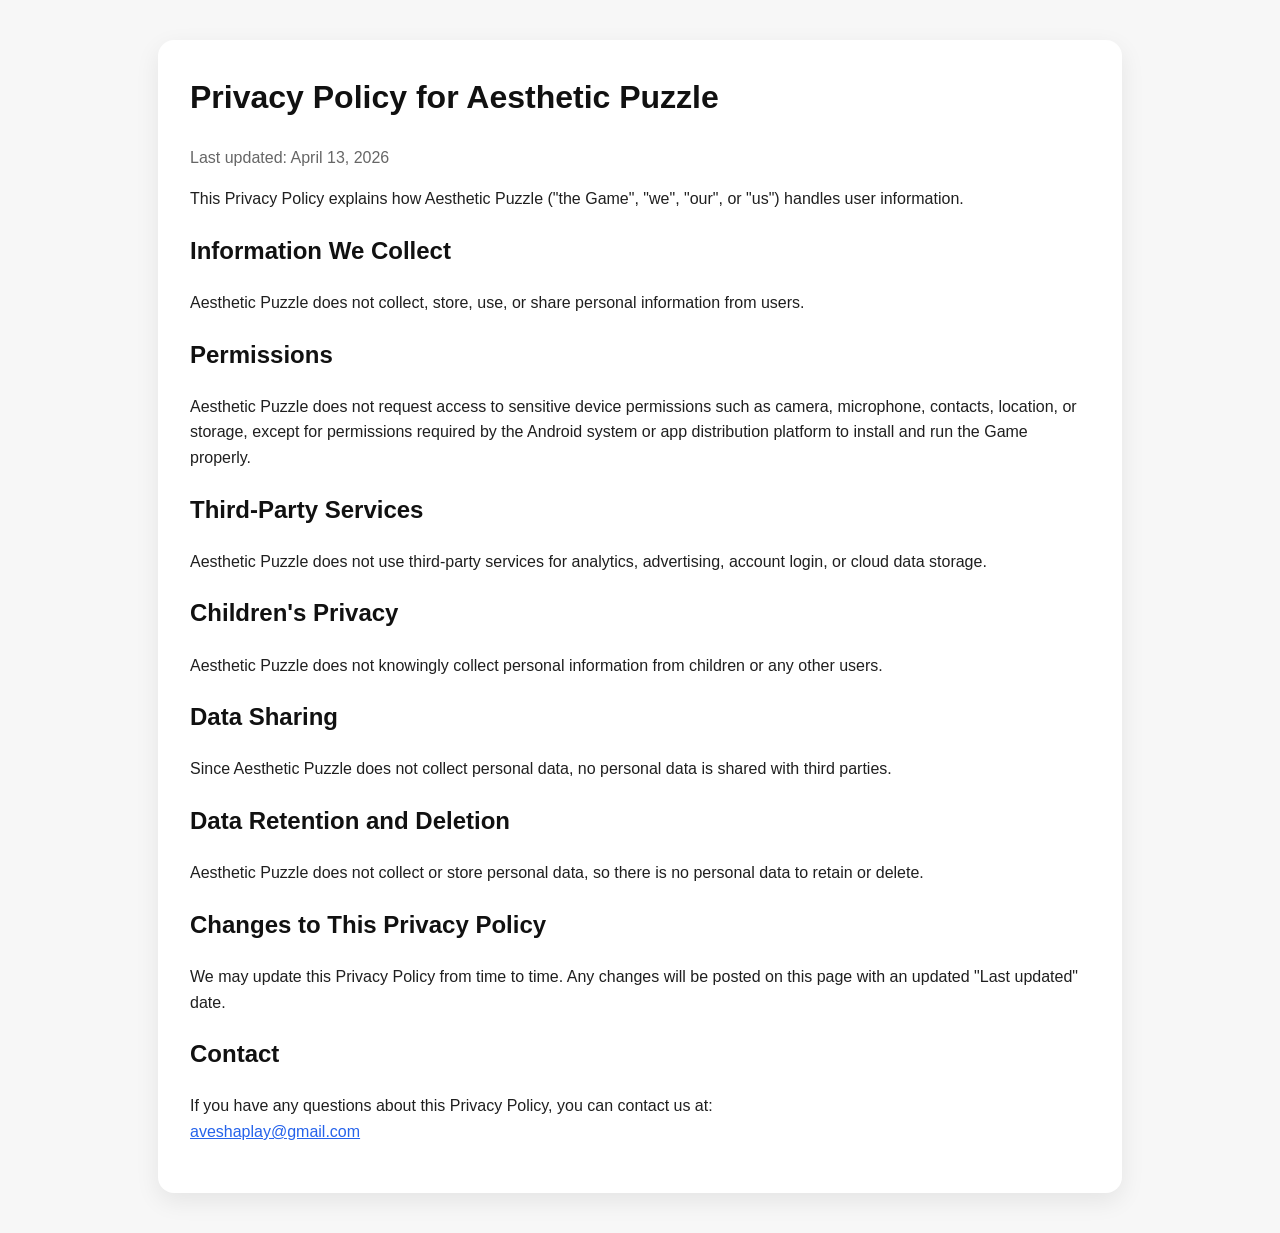
==== index.html @ 064214f3 "Policy" ====
<!DOCTYPE html>
<html lang="en">
<head>
  <meta charset="UTF-8" />
  <meta name="viewport" content="width=device-width, initial-scale=1.0" />
  <title>Privacy Policy - Aesthetic Puzzle</title>
  <style>
    body {
      margin: 0;
      font-family: Arial, sans-serif;
      background: #f7f7f7;
      color: #1f1f1f;
      line-height: 1.6;
    }

    .container {
      max-width: 900px;
      margin: 40px auto;
      padding: 32px;
      background: #ffffff;
      border-radius: 16px;
      box-shadow: 0 8px 24px rgba(0,0,0,0.08);
    }

    h1, h2 {
      color: #111111;
    }

    h1 {
      margin-top: 0;
    }

    a {
      color: #2563eb;
    }

    .muted {
      color: #666666;
    }
  </style>
</head>
<body>
  <div class="container">
    <h1>Privacy Policy for Aesthetic Puzzle</h1>
    <p class="muted">Last updated: April 13, 2026</p>

    <p>
      This Privacy Policy explains how Aesthetic Puzzle ("the Game", "we", "our", or "us")
      handles user information.
    </p>

    <h2>Information We Collect</h2>
    <p>
      Aesthetic Puzzle does not collect, store, use, or share personal information from users.
    </p>

    <h2>Permissions</h2>
    <p>
      Aesthetic Puzzle does not request access to sensitive device permissions such as camera,
      microphone, contacts, location, or storage, except for permissions required by the Android
      system or app distribution platform to install and run the Game properly.
    </p>

    <h2>Third-Party Services</h2>
    <p>
      Aesthetic Puzzle does not use third-party services for analytics, advertising, account login,
      or cloud data storage.
    </p>

    <h2>Children's Privacy</h2>
    <p>
      Aesthetic Puzzle does not knowingly collect personal information from children or any other users.
    </p>

    <h2>Data Sharing</h2>
    <p>
      Since Aesthetic Puzzle does not collect personal data, no personal data is shared with third parties.
    </p>

    <h2>Data Retention and Deletion</h2>
    <p>
      Aesthetic Puzzle does not collect or store personal data, so there is no personal data to retain or delete.
    </p>

    <h2>Changes to This Privacy Policy</h2>
    <p>
      We may update this Privacy Policy from time to time. Any changes will be posted on this page
      with an updated "Last updated" date.
    </p>

    <h2>Contact</h2>
    <p>
      If you have any questions about this Privacy Policy, you can contact us at:
      <br />
      <a href="mailto:aveshaplay@gmail.com">aveshaplay@gmail.com</a>
    </p>
  </div>
</body>
</html>
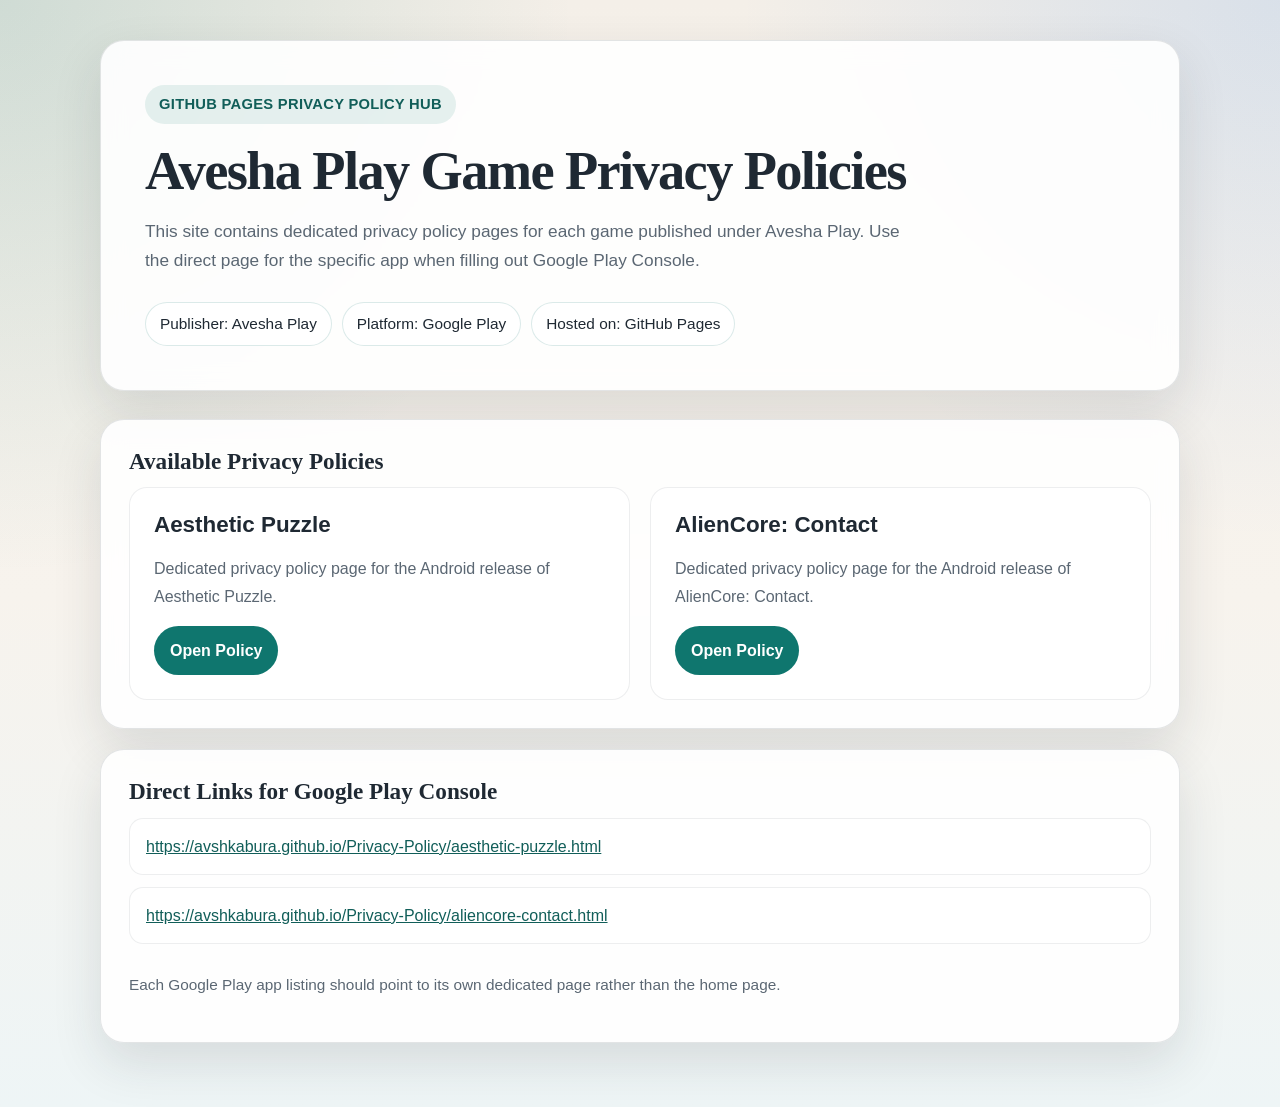
==== commit 7a83c4b6: "update" ====
--- a/index.html
+++ b/index.html
@@ -3,97 +3,68 @@
 <head>
   <meta charset="UTF-8" />
   <meta name="viewport" content="width=device-width, initial-scale=1.0" />
-  <title>Privacy Policy - Aesthetic Puzzle</title>
-  <style>
-    body {
-      margin: 0;
-      font-family: Arial, sans-serif;
-      background: #f7f7f7;
-      color: #1f1f1f;
-      line-height: 1.6;
-    }
-
-    .container {
-      max-width: 900px;
-      margin: 40px auto;
-      padding: 32px;
-      background: #ffffff;
-      border-radius: 16px;
-      box-shadow: 0 8px 24px rgba(0,0,0,0.08);
-    }
-
-    h1, h2 {
-      color: #111111;
-    }
-
-    h1 {
-      margin-top: 0;
-    }
-
-    a {
-      color: #2563eb;
-    }
-
-    .muted {
-      color: #666666;
-    }
-  </style>
+  <title>Avesha Play Privacy Policies</title>
+  <meta
+    name="description"
+    content="Privacy policy hub for Avesha Play games published on Google Play."
+  />
+  <link rel="stylesheet" href="styles.css" />
 </head>
 <body>
-  <div class="container">
-    <h1>Privacy Policy for Aesthetic Puzzle</h1>
-    <p class="muted">Last updated: April 13, 2026</p>
+  <main class="shell">
+    <section class="hero">
+      <span class="eyebrow">GitHub Pages Privacy Policy Hub</span>
+      <h1>Avesha Play Game Privacy Policies</h1>
+      <p>
+        This site contains dedicated privacy policy pages for each game published under Avesha Play.
+        Use the direct page for the specific app when filling out Google Play Console.
+      </p>
+      <div class="meta-row">
+        <span class="chip">Publisher: Avesha Play</span>
+        <span class="chip">Platform: Google Play</span>
+        <span class="chip">Hosted on: GitHub Pages</span>
+      </div>
+    </section>
 
-    <p>
-      This Privacy Policy explains how Aesthetic Puzzle ("the Game", "we", "our", or "us")
-      handles user information.
-    </p>
+    <section class="panel">
+      <h2>Available Privacy Policies</h2>
+      <div class="grid">
+        <article class="card">
+          <h3>Aesthetic Puzzle</h3>
+          <p>
+            Dedicated privacy policy page for the Android release of Aesthetic Puzzle.
+          </p>
+          <a class="button" href="aesthetic-puzzle.html">Open Policy</a>
+        </article>
 
-    <h2>Information We Collect</h2>
-    <p>
-      Aesthetic Puzzle does not collect, store, use, or share personal information from users.
-    </p>
+        <article class="card">
+          <h3>AlienCore: Contact</h3>
+          <p>
+            Dedicated privacy policy page for the Android release of AlienCore: Contact.
+          </p>
+          <a class="button" href="aliencore-contact.html">Open Policy</a>
+        </article>
+      </div>
+    </section>
 
-    <h2>Permissions</h2>
-    <p>
-      Aesthetic Puzzle does not request access to sensitive device permissions such as camera,
-      microphone, contacts, location, or storage, except for permissions required by the Android
-      system or app distribution platform to install and run the Game properly.
-    </p>
-
-    <h2>Third-Party Services</h2>
-    <p>
-      Aesthetic Puzzle does not use third-party services for analytics, advertising, account login,
-      or cloud data storage.
-    </p>
-
-    <h2>Children's Privacy</h2>
-    <p>
-      Aesthetic Puzzle does not knowingly collect personal information from children or any other users.
-    </p>
-
-    <h2>Data Sharing</h2>
-    <p>
-      Since Aesthetic Puzzle does not collect personal data, no personal data is shared with third parties.
-    </p>
-
-    <h2>Data Retention and Deletion</h2>
-    <p>
-      Aesthetic Puzzle does not collect or store personal data, so there is no personal data to retain or delete.
-    </p>
-
-    <h2>Changes to This Privacy Policy</h2>
-    <p>
-      We may update this Privacy Policy from time to time. Any changes will be posted on this page
-      with an updated "Last updated" date.
-    </p>
-
-    <h2>Contact</h2>
-    <p>
-      If you have any questions about this Privacy Policy, you can contact us at:
-      <br />
-      <a href="mailto:aveshaplay@gmail.com">aveshaplay@gmail.com</a>
-    </p>
-  </div>
+    <section class="panel">
+      <h2>Direct Links for Google Play Console</h2>
+      <div class="url-list">
+        <div class="url-item">
+          <a href="https://avshkabura.github.io/Privacy-Policy/aesthetic-puzzle.html">
+            https://avshkabura.github.io/Privacy-Policy/aesthetic-puzzle.html
+          </a>
+        </div>
+        <div class="url-item">
+          <a href="https://avshkabura.github.io/Privacy-Policy/aliencore-contact.html">
+            https://avshkabura.github.io/Privacy-Policy/aliencore-contact.html
+          </a>
+        </div>
+      </div>
+      <p class="footer-note">
+        Each Google Play app listing should point to its own dedicated page rather than the home page.
+      </p>
+    </section>
+  </main>
 </body>
-</html>+</html>
--- a/styles.css
+++ b/styles.css
@@ -0,0 +1,256 @@
+:root {
+  color-scheme: light;
+  --bg: #f4efe8;
+  --bg-accent: #dce8f2;
+  --surface: rgba(255, 255, 255, 0.9);
+  --surface-strong: #ffffff;
+  --text: #1f2933;
+  --muted: #5b6773;
+  --border: rgba(31, 41, 51, 0.12);
+  --primary: #0f766e;
+  --primary-strong: #115e59;
+  --shadow: 0 20px 50px rgba(31, 41, 51, 0.12);
+  --radius-xl: 24px;
+  --radius-lg: 18px;
+  --radius-md: 14px;
+  --max-width: 1080px;
+}
+
+* {
+  box-sizing: border-box;
+}
+
+html {
+  scroll-behavior: smooth;
+}
+
+body {
+  margin: 0;
+  font-family: "Trebuchet MS", "Segoe UI", sans-serif;
+  color: var(--text);
+  line-height: 1.7;
+  background:
+    radial-gradient(circle at top left, rgba(15, 118, 110, 0.16), transparent 34%),
+    radial-gradient(circle at top right, rgba(24, 119, 242, 0.12), transparent 32%),
+    linear-gradient(180deg, var(--bg) 0%, #f7f3ed 54%, #eef5f6 100%);
+  min-height: 100vh;
+}
+
+a {
+  color: var(--primary-strong);
+}
+
+a:hover {
+  color: var(--primary);
+}
+
+.shell {
+  width: min(calc(100% - 32px), var(--max-width));
+  margin: 0 auto;
+  padding: 40px 0 64px;
+}
+
+.hero,
+.panel,
+.policy {
+  background: var(--surface);
+  border: 1px solid var(--border);
+  border-radius: var(--radius-xl);
+  box-shadow: var(--shadow);
+  backdrop-filter: blur(12px);
+}
+
+.hero {
+  padding: 44px;
+  margin-bottom: 28px;
+}
+
+.eyebrow {
+  display: inline-flex;
+  align-items: center;
+  gap: 8px;
+  margin-bottom: 18px;
+  padding: 7px 14px;
+  border-radius: 999px;
+  background: rgba(15, 118, 110, 0.1);
+  color: var(--primary-strong);
+  font-size: 0.92rem;
+  font-weight: 700;
+  letter-spacing: 0.02em;
+  text-transform: uppercase;
+}
+
+.hero h1,
+.policy h1 {
+  margin: 0 0 16px;
+  font-family: Georgia, "Times New Roman", serif;
+  font-size: clamp(2.2rem, 5vw, 3.4rem);
+  line-height: 1.08;
+  letter-spacing: -0.03em;
+}
+
+.hero p,
+.lead {
+  max-width: 760px;
+  margin: 0;
+  font-size: 1.08rem;
+  color: var(--muted);
+}
+
+.meta-row {
+  display: flex;
+  flex-wrap: wrap;
+  gap: 10px;
+  margin-top: 26px;
+}
+
+.chip {
+  display: inline-flex;
+  align-items: center;
+  padding: 8px 14px;
+  border-radius: 999px;
+  background: rgba(255, 255, 255, 0.82);
+  border: 1px solid rgba(15, 118, 110, 0.15);
+  color: var(--text);
+  font-size: 0.96rem;
+}
+
+.panel {
+  padding: 28px;
+}
+
+.panel h2,
+.policy h2 {
+  margin: 0 0 12px;
+  font-family: Georgia, "Times New Roman", serif;
+  font-size: 1.45rem;
+  line-height: 1.2;
+}
+
+.panel + .panel,
+.policy section + section {
+  margin-top: 20px;
+}
+
+.grid {
+  display: grid;
+  grid-template-columns: repeat(auto-fit, minmax(260px, 1fr));
+  gap: 20px;
+}
+
+.card {
+  display: flex;
+  flex-direction: column;
+  gap: 16px;
+  padding: 24px;
+  background: var(--surface-strong);
+  border: 1px solid rgba(31, 41, 51, 0.08);
+  border-radius: var(--radius-lg);
+}
+
+.card h3 {
+  margin: 0;
+  font-size: 1.4rem;
+  line-height: 1.2;
+}
+
+.card p {
+  margin: 0;
+  color: var(--muted);
+}
+
+.button {
+  display: inline-flex;
+  align-items: center;
+  justify-content: center;
+  width: fit-content;
+  padding: 11px 16px;
+  border-radius: 999px;
+  background: var(--primary);
+  color: #ffffff;
+  font-weight: 700;
+  text-decoration: none;
+  transition: transform 0.18s ease, background 0.18s ease;
+}
+
+.button:hover {
+  background: var(--primary-strong);
+  color: #ffffff;
+  transform: translateY(-1px);
+}
+
+.url-list {
+  display: grid;
+  gap: 12px;
+}
+
+.url-item {
+  padding: 14px 16px;
+  border-radius: var(--radius-md);
+  background: rgba(255, 255, 255, 0.72);
+  border: 1px solid rgba(31, 41, 51, 0.08);
+  overflow-wrap: anywhere;
+}
+
+.policy {
+  padding: 40px;
+}
+
+.policy header {
+  margin-bottom: 26px;
+}
+
+.back-link {
+  display: inline-block;
+  margin-bottom: 16px;
+  text-decoration: none;
+  font-weight: 700;
+}
+
+.last-updated {
+  margin-top: 14px;
+  color: var(--muted);
+  font-size: 0.98rem;
+}
+
+.policy p {
+  margin: 0;
+}
+
+.policy ul {
+  margin: 0;
+  padding-left: 20px;
+}
+
+.policy li + li {
+  margin-top: 8px;
+}
+
+.footer-note {
+  margin-top: 28px;
+  color: var(--muted);
+  font-size: 0.96rem;
+}
+
+@media (max-width: 720px) {
+  .shell {
+    width: min(calc(100% - 20px), var(--max-width));
+    padding: 20px 0 36px;
+  }
+
+  .hero,
+  .panel,
+  .policy {
+    padding: 24px;
+    border-radius: 20px;
+  }
+
+  .hero h1,
+  .policy h1 {
+    font-size: clamp(2rem, 10vw, 2.8rem);
+  }
+
+  .meta-row {
+    margin-top: 20px;
+  }
+}
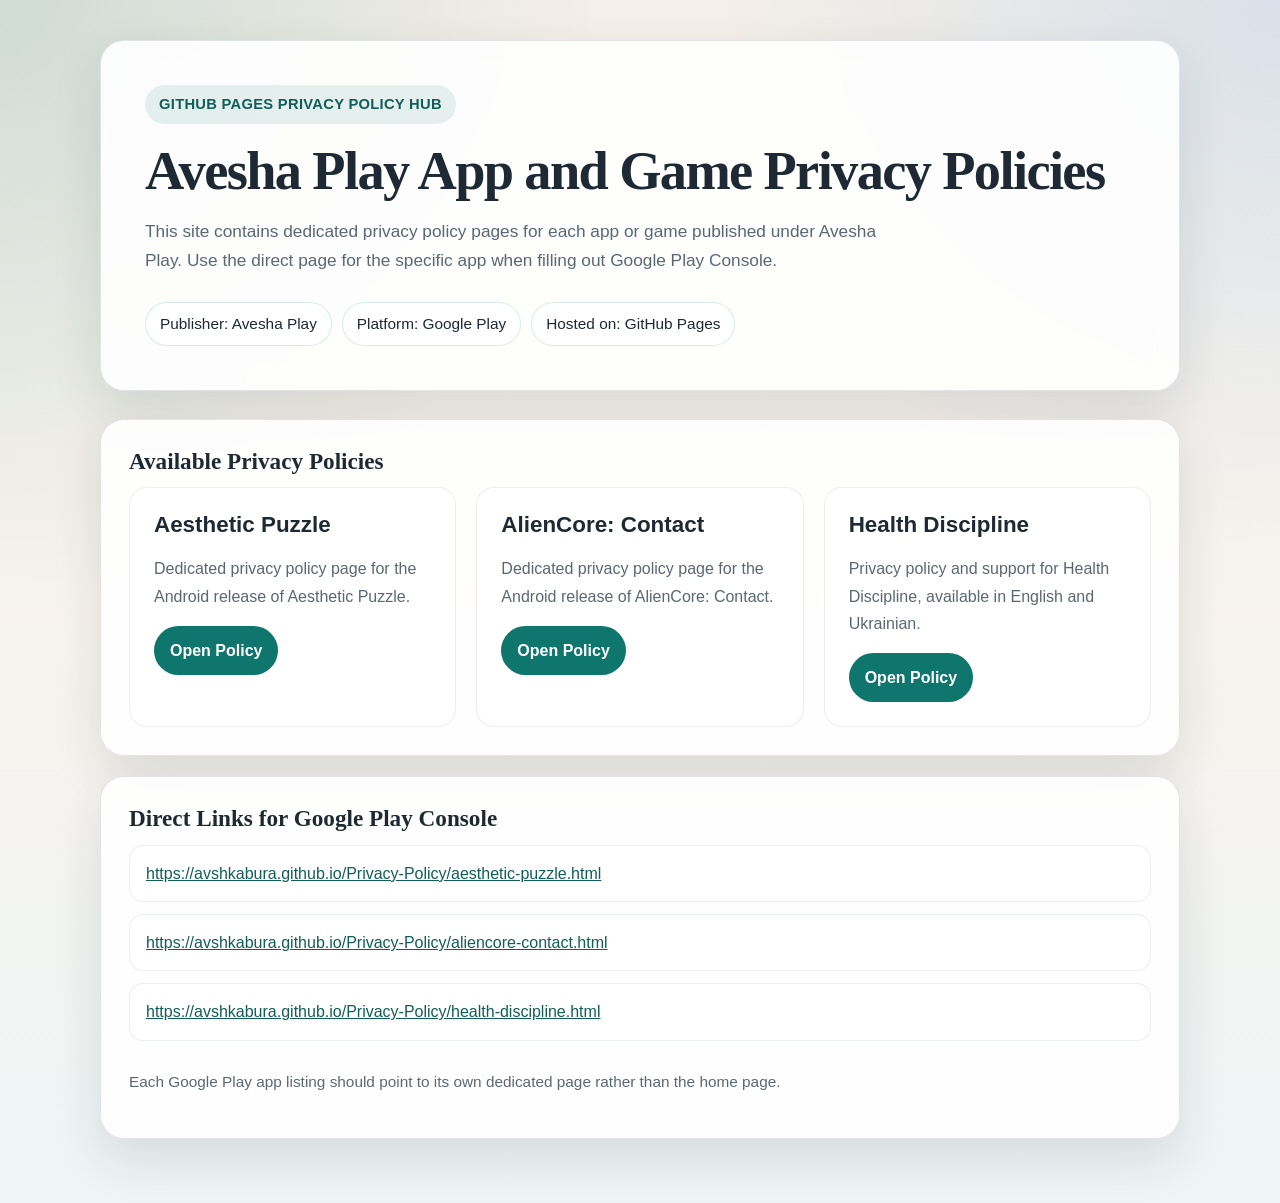
==== commit 65f52603: "Add Health Discipline privacy policy and support Publish the English and Ukrainian Health Discipline" ====
--- a/index.html
+++ b/index.html
@@ -6,7 +6,7 @@
   <title>Avesha Play Privacy Policies</title>
   <meta
     name="description"
-    content="Privacy policy hub for Avesha Play games published on Google Play."
+    content="Privacy policy hub for Avesha Play apps and games published on Google Play."
   />
   <link rel="stylesheet" href="styles.css" />
 </head>
@@ -14,9 +14,9 @@
   <main class="shell">
     <section class="hero">
       <span class="eyebrow">GitHub Pages Privacy Policy Hub</span>
-      <h1>Avesha Play Game Privacy Policies</h1>
+      <h1>Avesha Play App and Game Privacy Policies</h1>
       <p>
-        This site contains dedicated privacy policy pages for each game published under Avesha Play.
+        This site contains dedicated privacy policy pages for each app or game published under Avesha Play.
         Use the direct page for the specific app when filling out Google Play Console.
       </p>
       <div class="meta-row">
@@ -44,6 +44,14 @@
           </p>
           <a class="button" href="aliencore-contact.html">Open Policy</a>
         </article>
+
+        <article class="card">
+          <h3>Health Discipline</h3>
+          <p>
+            Privacy policy and support for Health Discipline, available in English and Ukrainian.
+          </p>
+          <a class="button" href="health-discipline.html">Open Policy</a>
+        </article>
       </div>
     </section>
 
@@ -60,6 +68,11 @@
             https://avshkabura.github.io/Privacy-Policy/aliencore-contact.html
           </a>
         </div>
+        <div class="url-item">
+          <a href="https://avshkabura.github.io/Privacy-Policy/health-discipline.html">
+            https://avshkabura.github.io/Privacy-Policy/health-discipline.html
+          </a>
+        </div>
       </div>
       <p class="footer-note">
         Each Google Play app listing should point to its own dedicated page rather than the home page.
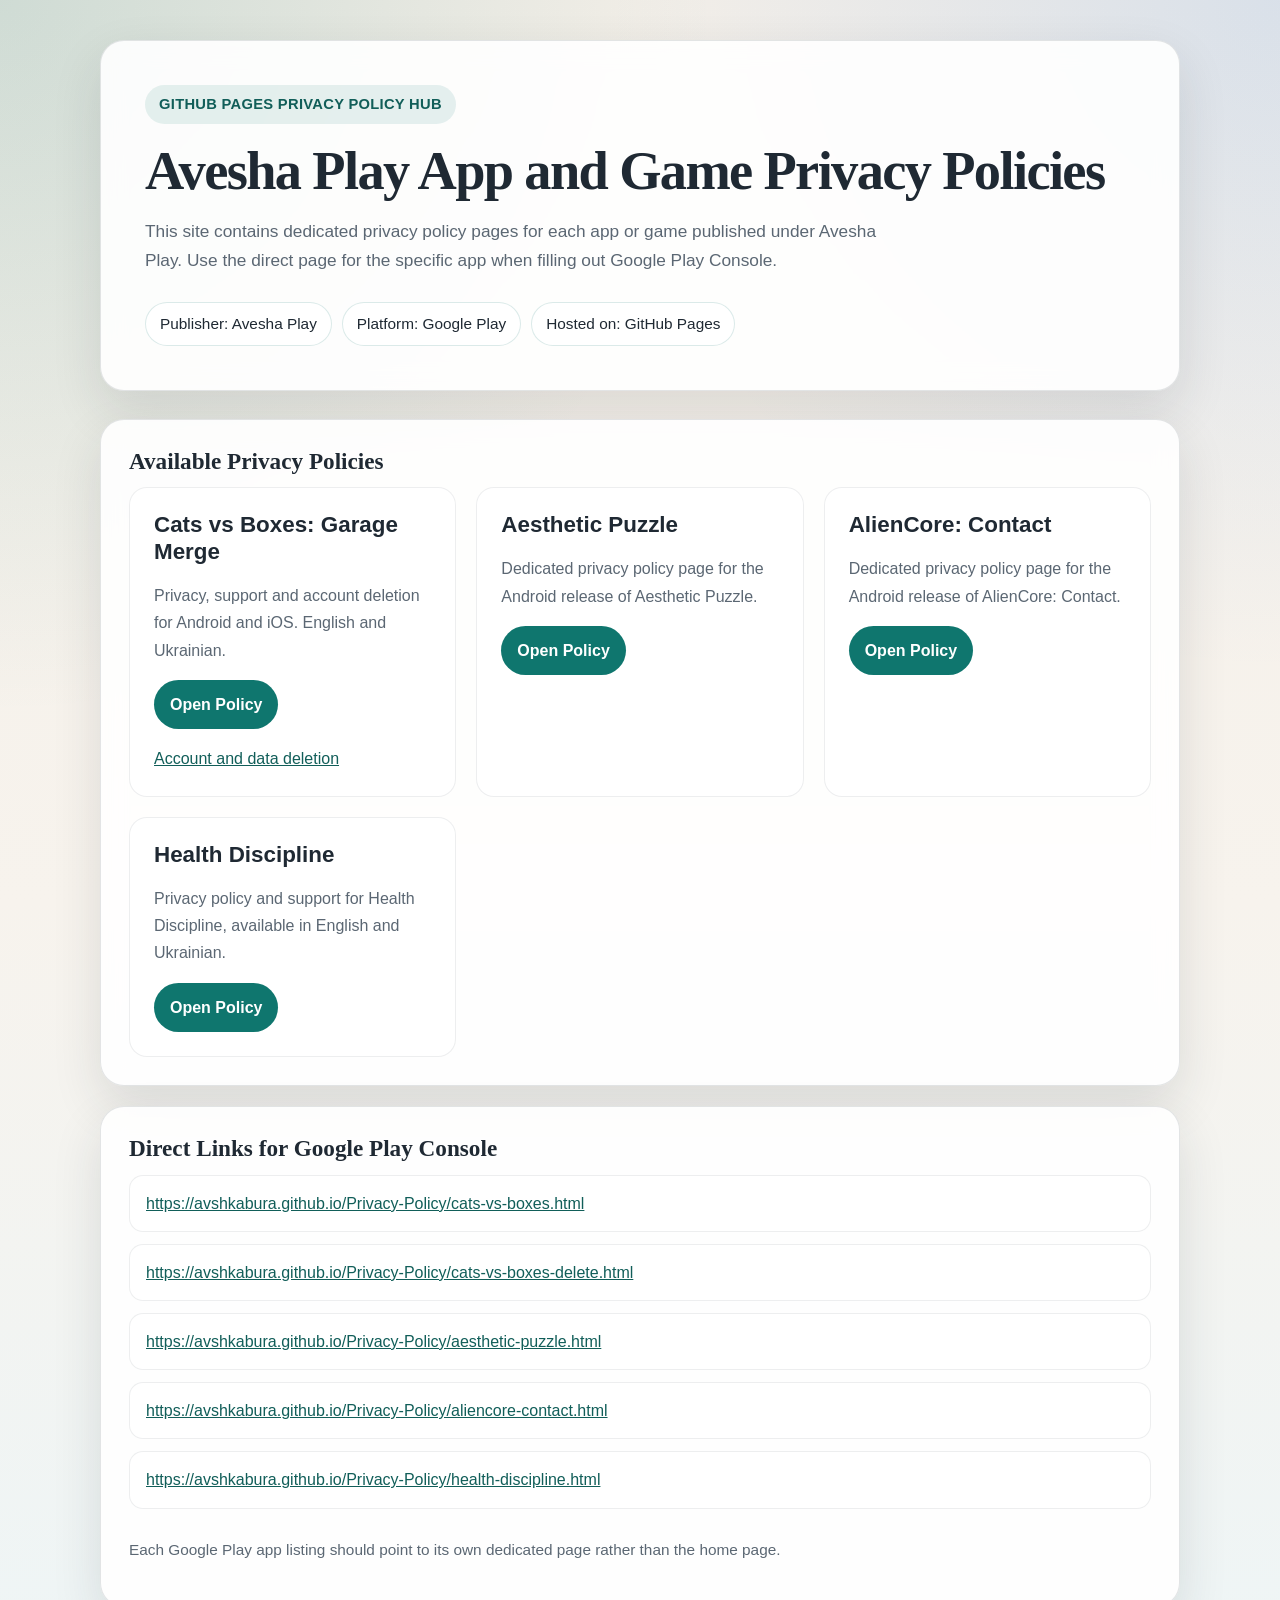
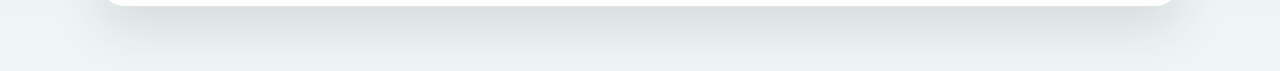
==== commit ae141d83: "Add Cats vs Boxes privacy policy and account deletion Publish English and Ukrainian privacy and supp" ====
--- a/index.html
+++ b/index.html
@@ -30,6 +30,12 @@
       <h2>Available Privacy Policies</h2>
       <div class="grid">
         <article class="card">
+          <h3>Cats vs Boxes: Garage Merge</h3>
+          <p>Privacy, support and account deletion for Android and iOS. English and Ukrainian.</p>
+          <a class="button" href="cats-vs-boxes.html">Open Policy</a>
+          <p><a href="cats-vs-boxes-delete.html">Account and data deletion</a></p>
+        </article>
+        <article class="card">
           <h3>Aesthetic Puzzle</h3>
           <p>
             Dedicated privacy policy page for the Android release of Aesthetic Puzzle.
@@ -58,6 +64,8 @@
     <section class="panel">
       <h2>Direct Links for Google Play Console</h2>
       <div class="url-list">
+        <div class="url-item"><a href="https://avshkabura.github.io/Privacy-Policy/cats-vs-boxes.html">https://avshkabura.github.io/Privacy-Policy/cats-vs-boxes.html</a></div>
+        <div class="url-item"><a href="https://avshkabura.github.io/Privacy-Policy/cats-vs-boxes-delete.html">https://avshkabura.github.io/Privacy-Policy/cats-vs-boxes-delete.html</a></div>
         <div class="url-item">
           <a href="https://avshkabura.github.io/Privacy-Policy/aesthetic-puzzle.html">
             https://avshkabura.github.io/Privacy-Policy/aesthetic-puzzle.html
